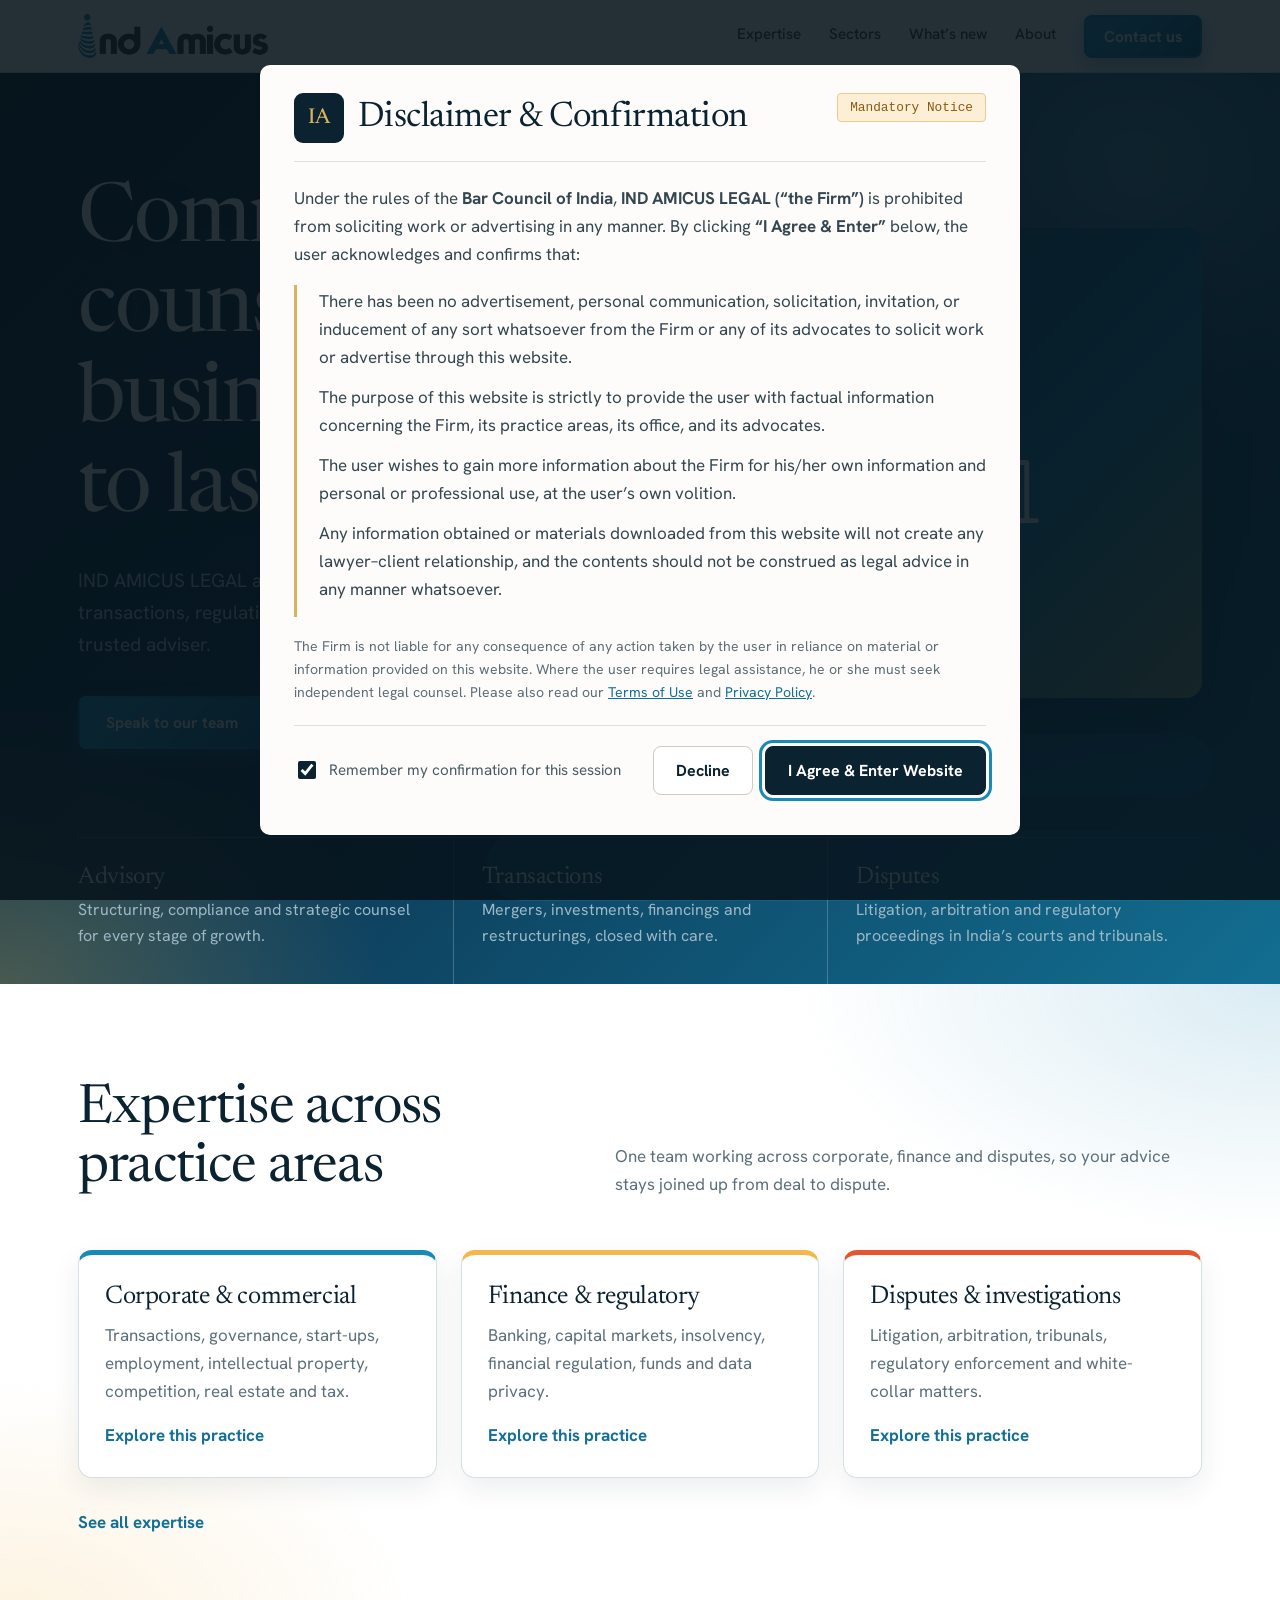
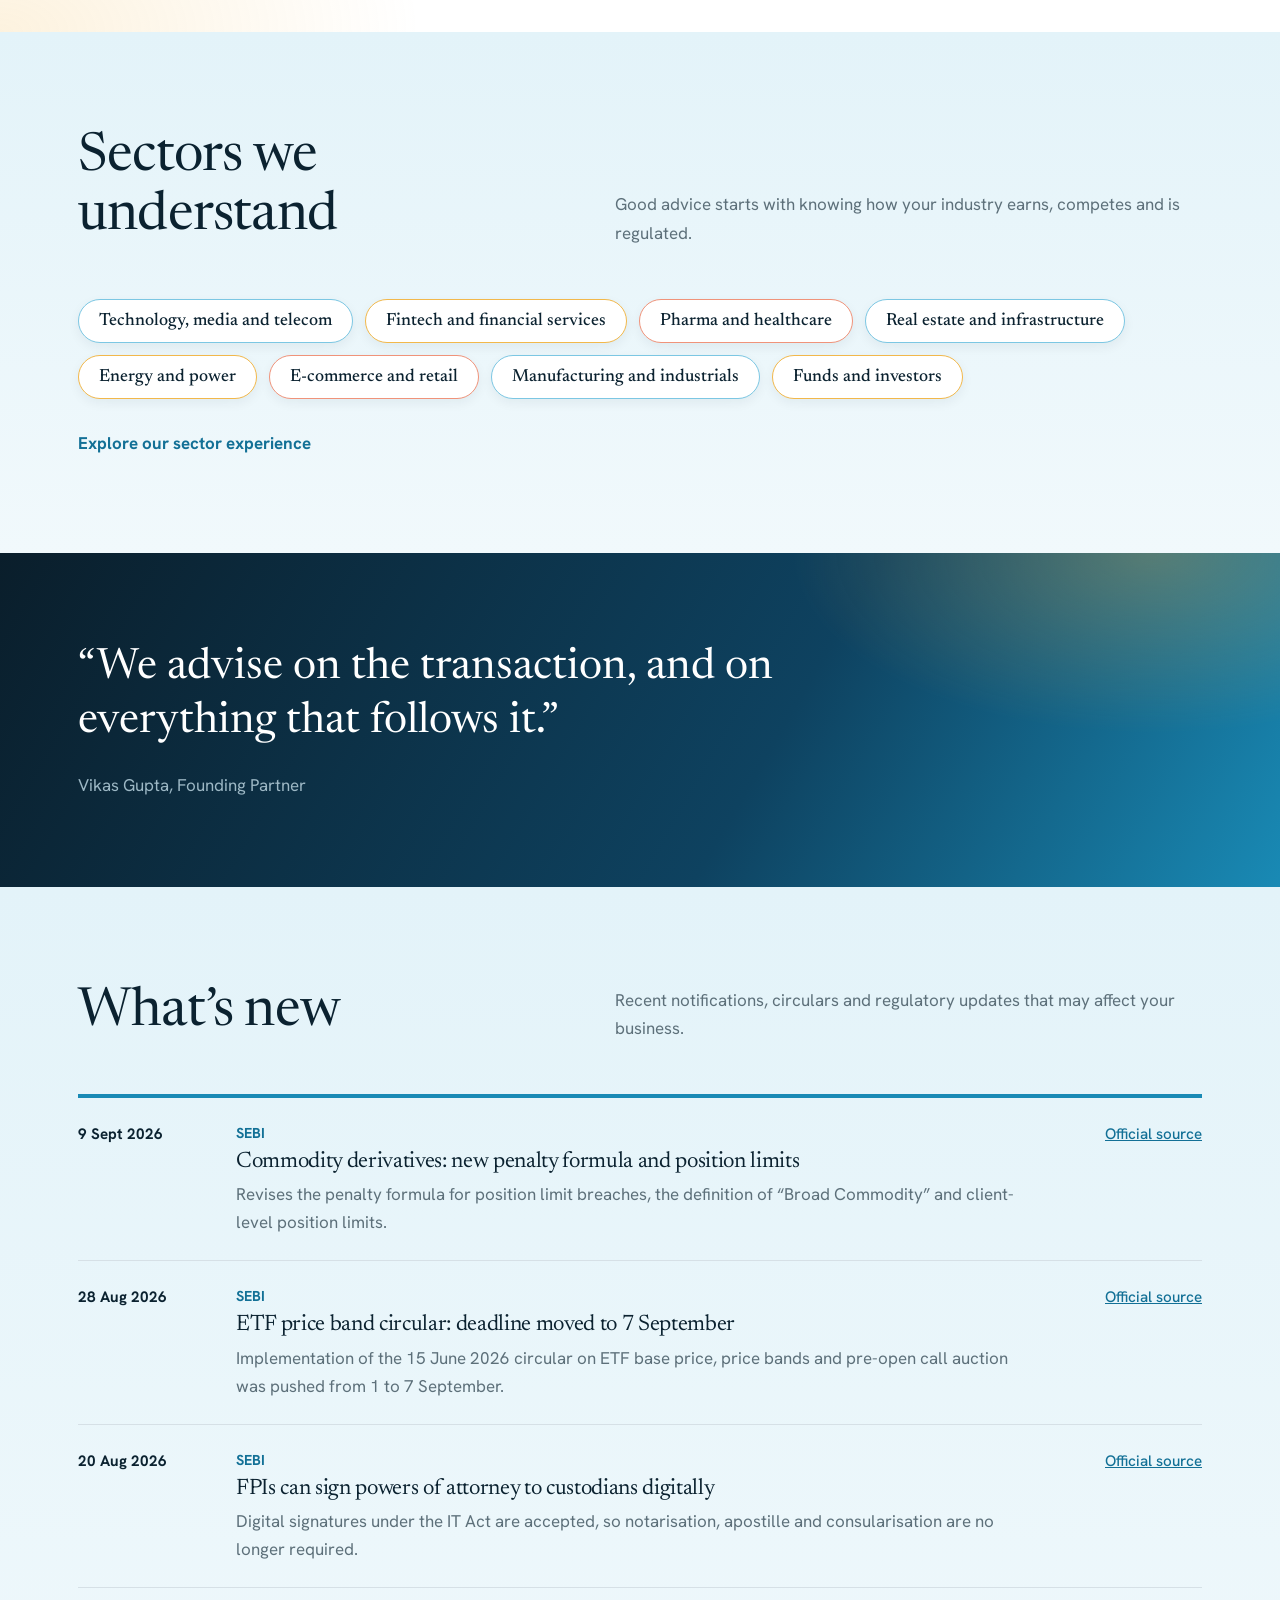
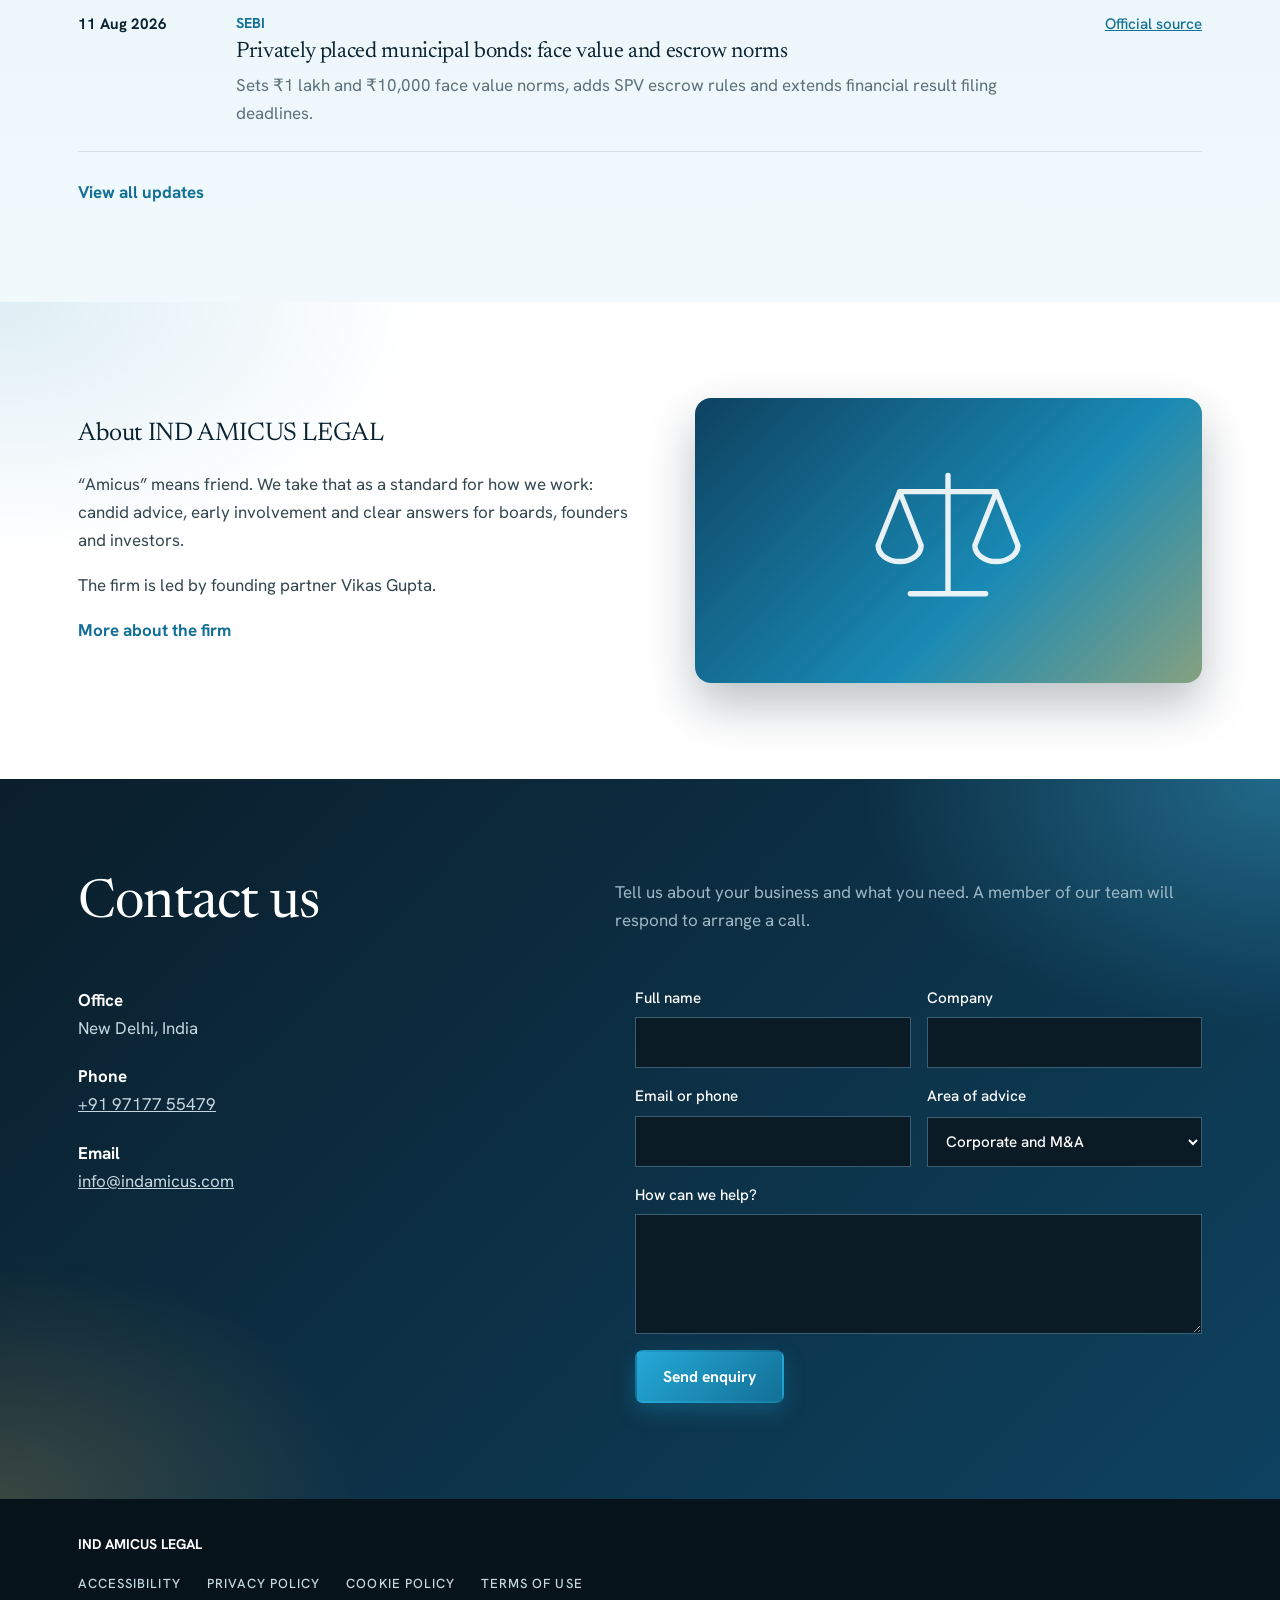
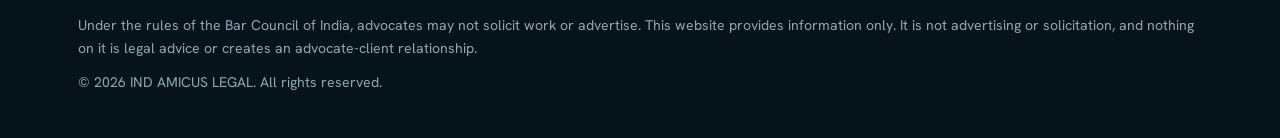
==== index.html @ d56b1d71 "Add files via upload" ====
<!DOCTYPE html>
<html lang="en">
<head>
<meta charset="utf-8">
<meta name="viewport" content="width=device-width, initial-scale=1, viewport-fit=cover">
<title>IND AMICUS LEGAL | Corporate &amp; Commercial Law Firm</title>
<meta name="description" content="IND AMICUS LEGAL advises companies, funds and founders on transactions, regulation and disputes.">
<link rel="preconnect" href="https://fonts.googleapis.com">
<link rel="preconnect" href="https://fonts.gstatic.com" crossorigin>
<link href="https://fonts.googleapis.com/css2?family=Hanken+Grotesk:wght@400;500;700&family=Newsreader:ital,opsz,wght@0,6..72,400;0,6..72,500;1,6..72,400&display=swap" rel="stylesheet">
<link rel="stylesheet" href="style.css">
</head>
<body>
<div class="gate" id="gate" role="dialog" aria-modal="true" aria-labelledby="gt" hidden>
 <div class="gcard">
  <div class="ghead"><span class="gbadge" aria-hidden="true">IA</span><h2 id="gt">Disclaimer &amp; Confirmation</h2><span class="gtag">Mandatory Notice</span></div>
  <p class="gintro">Under the rules of the <b>Bar Council of India</b>, <b>IND AMICUS LEGAL (“the Firm”)</b> is prohibited from soliciting work or advertising in any manner. By clicking <b>“I Agree &amp; Enter”</b> below, the user acknowledges and confirms that:</p>
  <blockquote>
   <p>There has been no advertisement, personal communication, solicitation, invitation, or inducement of any sort whatsoever from the Firm or any of its advocates to solicit work or advertise through this website.</p>
   <p>The purpose of this website is strictly to provide the user with factual information concerning the Firm, its practice areas, its office, and its advocates.</p>
   <p>The user wishes to gain more information about the Firm for his/her own information and personal or professional use, at the user’s own volition.</p>
   <p>Any information obtained or materials downloaded from this website will not create any lawyer–client relationship, and the contents should not be construed as legal advice in any manner whatsoever.</p>
  </blockquote>
  <p class="gsmall">The Firm is not liable for any consequence of any action taken by the user in reliance on material or information provided on this website. Where the user requires legal assistance, he or she must seek independent legal counsel. Please also read our <a href="terms-of-use.html">Terms of Use</a> and <a href="privacy-policy.html">Privacy Policy</a>.</p>
  <div class="gfoot"><label class="rem"><input type="checkbox" id="rem" checked> Remember my confirmation for this session</label><button class="gbtn o" id="nob" type="button">Decline</button><button class="gbtn" id="yes" type="button">I Agree &amp; Enter Website</button></div>
  <span id="no" role="status"></span>
 </div>
</div>

<header>
 <div class="wrap bar">
  <a class="logo" href="#top" aria-label="IND AMICUS LEGAL home"><img src="logo.png" alt="IND AMICUS LEGAL"></a>
  <nav aria-label="Main">
   <a href="expertise.html" target="_blank" rel="noopener">Expertise</a><a href="sectors.html" target="_blank" rel="noopener">Sectors</a><a href="whats-new.html" target="_blank" rel="noopener">What’s new</a><a href="about.html" target="_blank" rel="noopener">About</a>
   <a class="btn" href="#contact" style="padding:9px 18px;color:#fff;border-color:#198AB5">Contact us</a>
  </nav>
 </div>
</header>

<main id="top">
<div class="hero">
 <svg viewBox="0 0 200 260" aria-hidden="true" fill="currentColor"><circle cx="100" cy="22" r="20"/><rect x="82" y="62" width="36" height="14" rx="7"/><rect x="72" y="84" width="56" height="14" rx="7"/><rect x="62" y="106" width="76" height="14" rx="7"/><rect x="52" y="128" width="96" height="14" rx="7"/><rect x="42" y="150" width="116" height="14" rx="7"/><rect x="32" y="172" width="136" height="14" rx="7"/><rect x="22" y="194" width="156" height="14" rx="7"/><rect x="12" y="216" width="176" height="16" rx="8"/></svg>
 <div class="wrap">
  <div class="hgrid"><div><h1>Commercial counsel for businesses built to last.</h1>
  <p>IND AMICUS LEGAL advises companies, investors and founders on transactions, regulation and disputes, with the practical judgment of a trusted adviser.</p>
  <div class="cta"><a class="btn" href="#contact">Speak to our team</a><a class="btn line" href="expertise.html" target="_blank" rel="noopener">Explore our expertise</a></div></div><figure class="photo ph-skyline"><img src="images/home-hero.jpg" alt="Lawyers reviewing a corporate agreement in a modern office" loading="lazy" onerror="this.remove()"></figure></div>
  <div class="three">
   <div><h3>Advisory</h3><p>Structuring, compliance and strategic counsel for every stage of growth.</p></div>
   <div><h3>Transactions</h3><p>Mergers, investments, financings and restructurings, closed with care.</p></div>
   <div><h3>Disputes</h3><p>Litigation, arbitration and regulatory proceedings in India’s courts and tribunals.</p></div>
  </div>
 </div>
</div>

<section id="expertise" class="t-exp"><div class="wrap">
 <div class="top"><h2>Expertise across practice areas</h2><p>One team working across corporate, finance and disputes, so your advice stays joined up from deal to dispute.</p></div>
 <div class="tcards">
  <a class="tcard c1" href="corporate-commercial.html"><h3>Corporate &amp; commercial</h3><p>Transactions, governance, start-ups, employment, intellectual property, competition, real estate and tax.</p><span class="more">Explore this practice</span></a>
  <a class="tcard c2" href="finance-regulatory.html"><h3>Finance &amp; regulatory</h3><p>Banking, capital markets, insolvency, financial regulation, funds and data privacy.</p><span class="more">Explore this practice</span></a>
  <a class="tcard c3" href="disputes-investigations.html"><h3>Disputes &amp; investigations</h3><p>Litigation, arbitration, tribunals, regulatory enforcement and white-collar matters.</p><span class="more">Explore this practice</span></a>
 </div>
 <p style="margin:30px 0 0"><a class="more" href="expertise.html">See all expertise</a></p>
</div></section>

<section id="sectors" class="soft t-sec"><div class="wrap"><div class="top"><h2>Sectors we understand</h2><p>Good advice starts with knowing how your industry earns, competes and is regulated.</p></div><ul class="pills"><li>Technology, media and telecom</li><li>Fintech and financial services</li><li>Pharma and healthcare</li><li>Real estate and infrastructure</li><li>Energy and power</li><li>E-commerce and retail</li><li>Manufacturing and industrials</li><li>Funds and investors</li></ul><p style="margin:30px 0 0"><a class="more" href="sectors.html">Explore our sector experience</a></p></div></section>

<div class="quote"><div class="wrap"><blockquote><p>“We advise on the transaction, and on everything that follows it.”</p><cite>Vikas Gupta, Founding Partner</cite></blockquote></div></div>

<section id="whats-new" class="soft t-news"><div class="wrap"><div class="top"><h2>What’s new</h2><p>Recent notifications, circulars and regulatory updates that may affect your business.</p></div><ul class="news" id="news" data-cap="4"></ul><p style="margin:26px 0 0"><a class="more" href="whats-new.html">View all updates</a></p></div></section>

<section id="about" class="t-about"><div class="wrap abt2"><div><h2>About IND AMICUS LEGAL</h2><p style="margin-top:22px">“Amicus” means friend. We take that as a standard for how we work: candid advice, early involvement and clear answers for boards, founders and investors.</p><p>The firm is led by founding partner Vikas Gupta.</p><p><a class="more" href="about.html">More about the firm</a></p></div><figure class="photo ph-scales"><img src="images/home-about.jpg" alt="Advocate consulting with a client" loading="lazy" onerror="this.remove()"></figure></div></section>

<section id="contact" class="contact">
 <div class="wrap">
  <div class="top"><h2>Contact us</h2><p>Tell us about your business and what you need. A member of our team will respond to arrange a call.</p></div>
  <div class="cg">
   <div>
    <p><b>Office</b>New Delhi, India</p>
    <p><b>Phone</b><a href="tel:+919717755479">+91 97177 55479</a></p>
    <p><b>Email</b><a href="mailto:info@indamicus.com">info@indamicus.com</a></p>
       </div>
   <form id="f">
    <label>Full name<input name="n" required autocomplete="name"></label>
    <label>Company<input name="co" autocomplete="organization"></label>
    <label>Email or phone<input name="c" required></label>
    <label>Area of advice<select name="t"><option>Corporate and M&amp;A</option><option>Finance and regulatory</option><option>Disputes and arbitration</option><option>Start-ups and funding</option><option>Other</option></select></label>
    <label class="f">How can we help?<textarea name="m"></textarea></label>
    <div class="f"><button class="btn" type="submit">Send enquiry</button> <span id="ok" role="status" style="margin-left:12px"></span></div>
   </form>
  </div>
 </div>
</section>
</main>

<footer>
 <div class="wrap">
  <b>IND AMICUS LEGAL</b>
  <nav class="flinks" aria-label="Legal"><a href="accessibility.html">Accessibility</a><a href="privacy-policy.html">Privacy Policy</a><a href="cookie-policy.html">Cookie Policy</a><a href="terms-of-use.html">Terms of Use</a></nav>
  <div>Under the rules of the Bar Council of India, advocates may not solicit work or advertise. This website provides information only. It is not advertising or solicitation, and nothing on it is legal advice or creates an advocate-client relationship.</div>
  <div>&copy; 2026 IND AMICUS LEGAL. All rights reserved.</div>
 </div>
</footer>
<script>
(function(){
 var g=document.getElementById('gate'),ok=false;
 try{ok=sessionStorage.getItem('ial-ok')==='1'}catch(e){}
 if(!ok){g.hidden=false;document.getElementById('yes').focus()}
 document.getElementById('yes').onclick=function(){g.hidden=true;try{if(document.getElementById('rem').checked)sessionStorage.setItem('ial-ok','1')}catch(e){}};
 document.getElementById('nob').onclick=function(){document.getElementById('no').textContent='You need to agree to view this website.'};
 document.getElementById('f').addEventListener('submit',function(e){
  e.preventDefault();var d=new FormData(this);
  var b='Name: '+d.get('n')+'\nCompany: '+d.get('co')+'\nContact: '+d.get('c')+'\nArea: '+d.get('t')+'\n\n'+d.get('m');
  document.getElementById('ok').textContent='Opening your email app.';
  location.href='mailto:info@indamicus.com?subject='+encodeURIComponent('Enquiry: '+d.get('t'))+'&body='+encodeURIComponent(b);
 });
})();
</script>
<script src="news.js" defer></script>
</body>
</html>
---- style.css ----
:root{--teal:#198AB5;--navy:#0B2230;--navy2:#123347;--bg:#fff;--soft:#F2F6F8;--line:#D6E0E6;--ink:#0B2230;--text:#34464F;--muted:#5D707A;--tl:#127096;
box-sizing:border-box;padding-top:env(safe-area-inset-top,0px);padding-bottom:env(safe-area-inset-bottom,0px)}
@media (prefers-color-scheme:dark){:root:not([data-theme="light"]){--bg:#08151D;--soft:#0E202B;--line:#21404D;--ink:#EAF3F7;--text:#C9DAE2;--muted:#8FA7B2;--tl:#4DB3DB}}
:root[data-theme="dark"]{--bg:#08151D;--soft:#0E202B;--line:#21404D;--ink:#EAF3F7;--text:#C9DAE2;--muted:#8FA7B2;--tl:#4DB3DB}
*{box-sizing:border-box}
html{scroll-behavior:smooth;scroll-padding-top:calc(84px + env(safe-area-inset-top,0px))}
body{margin:0;background:var(--bg);color:var(--text);font:400 1.0625rem/1.65 'Hanken Grotesk','Segoe UI',Arial,sans-serif}
h1,h2,h3{font-family:'Newsreader',Georgia,serif;color:var(--ink);font-weight:400;line-height:1.1;letter-spacing:-.015em;margin:0}
a{color:inherit}
.wrap{max-width:1180px;margin:0 auto;padding:0 28px}
:focus-visible{outline:3px solid var(--teal);outline-offset:3px}
body::before{content:"";position:fixed;inset:0 0 auto;height:env(safe-area-inset-top,0px);background:#fff;z-index:59}
header{position:sticky;top:env(safe-area-inset-top,0px);z-index:60;background:#fff;border-bottom:1px solid #D6E0E6}
.bar{display:flex;align-items:center;justify-content:space-between;height:72px;gap:20px}
.logo img{display:block;height:44px;width:auto}
nav{display:flex;gap:28px;align-items:center;font-weight:500;font-size:.95rem}
nav a{text-decoration:none;color:#34464F;padding:6px 0;border-bottom:2px solid transparent}
nav a:hover{border-color:#198AB5;color:#0B2230}
.btn{display:inline-block;background:var(--teal);color:#fff;text-decoration:none;font:700 .98rem 'Hanken Grotesk',sans-serif;padding:14px 26px;border:2px solid var(--teal);cursor:pointer}
.btn:hover{background:#fff;color:var(--navy)}
.line{background:transparent;color:#fff;border-color:rgba(255,255,255,.55)}
.line:hover{background:#fff;color:var(--navy)}
/* hero */
.hero{background:var(--navy);color:#C5D8E1;position:relative;overflow:hidden}
.hero svg{position:absolute;right:-30px;bottom:-40px;height:125%;color:var(--teal);opacity:.22;pointer-events:none}
.hero .wrap{position:relative;padding-top:104px;padding-bottom:0}
.hero h1{color:#fff;font-size:clamp(2.7rem,6.4vw,5.4rem);max-width:13em;letter-spacing:-.025em}
.hero p{max-width:36em;font-size:1.2rem;margin:28px 0 36px}
.cta{display:flex;gap:14px;flex-wrap:wrap}
.three{display:grid;grid-template-columns:repeat(3,1fr);margin-top:88px;border-top:1px solid rgba(255,255,255,.22)}
.three div{padding:26px 28px 34px 0}
.three div+div{padding-left:28px;border-left:1px solid rgba(255,255,255,.22)}
.three h3{color:#fff;font-size:1.5rem;margin-bottom:6px}
.three p{margin:0;font-size:1rem;color:#9DB8C5}
section{padding:96px 0}
.top{display:grid;grid-template-columns:1fr 1.2fr;gap:48px;margin-bottom:52px;align-items:end}
.top h2{font-size:clamp(2.1rem,4.2vw,3.4rem)}
.top p{margin:0;color:var(--muted);max-width:38em}
.cols{display:grid;grid-template-columns:repeat(3,1fr);gap:0;border-top:2px solid var(--ink)}
.cols>div{padding:26px 28px 8px 0}
.cols>div+div{padding-left:28px;border-left:1px solid var(--line)}
.cols h3{font-size:1.5rem;margin-bottom:14px}
.cols ul,.sec{list-style:none;margin:0;padding:0}
.cols li{padding:10px 0;border-top:1px solid var(--line)}
.sec{display:grid;grid-template-columns:repeat(4,1fr);border-top:2px solid var(--ink);border-left:1px solid var(--line)}
.sec li{padding:26px 22px;border-right:1px solid var(--line);border-bottom:1px solid var(--line);font:500 1.2rem/1.3 'Newsreader',serif;color:var(--ink)}
.sec span{display:block;font:400 .92rem/1.5 'Hanken Grotesk',sans-serif;color:var(--muted);margin-top:6px}
.chips{display:flex;gap:10px;flex-wrap:wrap;margin-bottom:28px}
.chips button{font:500 .95rem 'Hanken Grotesk',sans-serif;padding:9px 18px;border:1px solid var(--line);background:var(--bg);color:var(--ink);cursor:pointer}
.chips button[aria-pressed="true"]{background:var(--navy);border-color:var(--navy);color:#fff}
.news{list-style:none;margin:0;padding:0;border-top:2px solid var(--ink)}
.news li{display:grid;grid-template-columns:130px 1fr auto;gap:28px;padding:24px 0;border-bottom:1px solid var(--line);align-items:start}
.news li[hidden]{display:none}
.news time{font-weight:700;color:var(--ink);font-size:.95rem}
.news small{display:block;color:var(--tl);font-weight:700;font-size:.9rem;margin-bottom:4px}
.news h3{font-size:1.4rem;margin-bottom:6px}
.news p{margin:0;color:var(--muted);max-width:46em}
.news a{color:var(--tl);font-weight:500;font-size:.95rem;white-space:nowrap}
.note{margin:22px 0 0;font-size:.92rem;color:var(--muted)}
@media (max-width:900px){.news li{grid-template-columns:1fr;gap:8px}}
.soft{background:var(--soft)}
.quote{background:var(--navy);padding:88px 0}
.quote blockquote{margin:0;max-width:880px}
.quote p{font:400 clamp(1.7rem,3.4vw,2.7rem)/1.25 'Newsreader',serif;color:#fff;margin:0 0 22px}
.quote cite{font-style:normal;color:#9DB8C5}
.people{display:grid;grid-template-columns:repeat(3,1fr);gap:28px}
.person .ph{aspect-ratio:4/5;background:linear-gradient(160deg,#DDE8ED,#C3D5DE);display:grid;place-items:center;font:400 4rem 'Newsreader',serif;color:#6C8999}
@media (prefers-color-scheme:dark){:root:not([data-theme="light"]) .person .ph{background:#15303D;color:#4F7284}}
.person h3{font-size:1.45rem;margin:16px 0 2px}
.person p{margin:0;color:var(--muted);font-size:.98rem}
.ins{display:grid;grid-template-columns:repeat(3,1fr);gap:0;border-top:2px solid var(--ink)}
.ins a{display:block;text-decoration:none;padding:26px 28px 30px 0}
.ins a+a{padding-left:28px;border-left:1px solid var(--line)}
.ins small{display:block;color:var(--tl);font-weight:700;font-size:.9rem;margin-bottom:10px}
.ins h3{font-size:1.5rem;margin-bottom:10px}
.ins p{margin:0;color:var(--muted);font-size:1rem}
.ins a:hover h3{color:var(--tl)}
.about{display:grid;grid-template-columns:1fr 1fr;gap:64px}
.about h2{font-size:clamp(2.1rem,4.2vw,3.4rem)}
.pr{list-style:none;margin:0;padding:0;border-top:2px solid var(--ink)}
.pr li{padding:20px 0;border-bottom:1px solid var(--line)}
.pr b{display:block;font:500 1.3rem 'Newsreader',serif;color:var(--ink);margin-bottom:2px}
.contact{background:var(--navy);color:#C5D8E1}
.contact h2{color:#fff}
.contact .top p{color:#9DB8C5}
.cg{display:grid;grid-template-columns:1fr 1.15fr;gap:64px}
.cg p{margin:0 0 20px}
.cg b{display:block;color:#fff}
form{display:grid;gap:16px;grid-template-columns:1fr 1fr}
form .f{grid-column:1/-1}
label{display:grid;gap:6px;font-weight:500;font-size:.95rem;color:#fff}
input,select,textarea{font:inherit;padding:12px 14px;border:1px solid #3A5F70;background:#0A1B26;color:#fff;border-radius:0;width:100%}
textarea{min-height:120px;resize:vertical}
footer{background:#06131B;color:#8FA9B6;font-size:.88rem;line-height:1.6;padding:34px 0 44px}
footer .wrap{display:grid;gap:12px}
footer b{color:#fff}
.gate{position:fixed;inset:0;z-index:100;background:rgba(6,19,27,.88);display:grid;place-items:center;padding:20px;overflow:auto}
.gate[hidden]{display:none}
.gcard{background:#FDFCFA;color:#34464F;max-width:760px;width:100%;padding:28px 34px 30px;max-height:100%;overflow:auto;border-radius:10px}
.ghead{display:flex;align-items:center;gap:14px;padding-bottom:18px;border-bottom:1px solid #E3E0DA}
.gbadge{flex:none;width:50px;height:50px;border-radius:9px;background:#0B2230;color:#D8B35A;font:500 1.35rem 'Newsreader',serif;display:grid;place-items:center}
.ghead h2{font-size:clamp(1.5rem,3.4vw,2.2rem);color:#0B2230;margin:0;flex:1}
.gtag{font:500 .8rem ui-monospace,Menlo,Consolas,monospace;color:#8A5A12;background:#FCEFD6;border:1px solid #EBCB90;padding:6px 12px;border-radius:4px;white-space:nowrap;align-self:flex-start}
.gintro{margin:22px 0 16px}
.gcard blockquote{margin:0 0 18px;padding:2px 0 2px 22px;border-left:3px solid #D8B35A}
.gcard blockquote p{margin:0 0 12px}
.gsmall{font-size:.88rem;color:#5E6E77;margin:0 0 20px}
.gsmall a{color:#127096}
.gfoot{display:flex;align-items:center;gap:12px;flex-wrap:wrap;border-top:1px solid #E3E0DA;padding-top:20px}
.gate label.rem{display:flex;align-items:center;gap:10px;margin-right:auto;color:#4A5B64;font-weight:400;font-size:.95rem}
.gate input[type=checkbox]{width:18px;height:18px;padding:0;accent-color:#0B2230}
.gbtn{font:700 1rem 'Hanken Grotesk',sans-serif;padding:13px 22px;border-radius:8px;border:1px solid #0B2230;background:#0B2230;color:#fff;cursor:pointer}
.gbtn.o{background:#fff;color:#0B2230;border-color:#CFCBC3}
.gbtn:hover{opacity:.88}
#no{display:block;color:#A32020;font-size:.92rem;margin-top:10px}
.flinks{display:flex;flex-wrap:wrap;gap:8px 26px}
.flinks a{color:#C5D8E1;text-decoration:none;font-weight:500;font-size:.82rem;letter-spacing:.08em;text-transform:uppercase}
.flinks a:hover{color:#fff;text-decoration:underline}
@media (max-width:560px){.gcard{padding:20px}.ghead{flex-wrap:wrap}.gtag{order:3}.gate label.rem{width:100%}.gbtn{flex:1}}
@media (max-width:900px){
 nav a:not(.btn){display:none}
 .top,.about,.cg{grid-template-columns:1fr;gap:20px}
 .cg{gap:40px}
 .cols,.ins,.people,.three{grid-template-columns:1fr}
 .cols>div,.cols>div+div,.ins a,.ins a+a,.three div,.three div+div{padding-left:0;border-left:0}
 .three div{padding-right:0;border-bottom:1px solid rgba(255,255,255,.22)}
 .three div:last-child{border:0}
 .sec{grid-template-columns:1fr 1fr}
 .hero .wrap{padding-top:64px}.three{margin-top:56px}
 section{padding:64px 0}
 .hero svg{opacity:.12}
 form{grid-template-columns:1fr}
}
@media (max-width:480px){.sec{grid-template-columns:1fr}.logo img{height:36px}}
@media (prefers-reduced-motion:reduce){html{scroll-behavior:auto}}

.phero{background:var(--navy);color:#C5D8E1;padding:84px 0 76px}
.phero h1{color:#fff;font-size:clamp(2.4rem,5.4vw,4.2rem);max-width:14em}
.phero p{max-width:40em;font-size:1.18rem;margin:22px 0 0}
.crumb{font-size:.92rem;margin-bottom:22px}.crumb a{color:#9DB8C5}
.svc{list-style:none;margin:0;padding:0;border-top:2px solid var(--ink)}
.svc li{display:grid;grid-template-columns:minmax(220px,.8fr) 2fr;gap:28px;padding:28px 0;border-bottom:1px solid var(--line)}
.svc h3{font-size:1.45rem}.svc p{margin:0}
.svc ul{margin:10px 0 0;padding-left:18px;color:var(--muted)}
.forums{display:flex;flex-wrap:wrap;gap:10px;list-style:none;margin:0;padding:0}
.forums li{border:1px solid var(--line);background:var(--bg);padding:9px 16px;font-weight:500;color:var(--ink)}
.others{display:grid;grid-template-columns:1fr 1fr;border-top:2px solid var(--ink)}
.others a{display:block;padding:26px 28px 28px 0;text-decoration:none}
.others a+a{padding-left:28px;border-left:1px solid var(--line)}
.others h3{font-size:1.5rem;margin-bottom:6px}.others p{margin:0;color:var(--muted)}
.others a:hover h3{color:var(--tl)}
.band{background:var(--navy);color:#C5D8E1;padding:72px 0}
.band h2{color:#fff;font-size:clamp(1.9rem,3.6vw,2.8rem);margin-bottom:14px}
.band p{margin:0 0 24px;max-width:38em}.band .info{margin-top:22px;font-size:1rem}.band .info a{color:#fff}
.more{font-weight:700;color:var(--tl);text-decoration:none}.more:hover{text-decoration:underline}
.cols h3 a{text-decoration:none}.cols h3 a:hover{color:var(--tl)}
@media (max-width:900px){.svc li{grid-template-columns:1fr;gap:8px}.others{grid-template-columns:1fr}.others a,.others a+a{padding-left:0;border-left:0}}

.prose{max-width:780px}
.prose h2{font-size:1.6rem;margin:40px 0 12px}
.prose h2:first-child{margin-top:0}
.prose p,.prose ul{margin:0 0 14px}
.prose ul{padding-left:22px}.prose li{margin-bottom:6px}
.prose a{color:var(--tl)}
.stamp{color:#9DB8C5;margin-top:18px;font-size:.95rem}
.tbl{overflow-x:auto;margin:0 0 18px}
.tbl table{border-collapse:collapse;width:100%;min-width:560px;font-size:.98rem}
.tbl th,.tbl td{border:1px solid var(--line);padding:10px 12px;text-align:left;vertical-align:top}
.tbl th{background:var(--soft);color:var(--ink)}

/*vibrant*/
.photo{margin:0;border-radius:16px;overflow:hidden;aspect-ratio:16/9;background-repeat:no-repeat;background-position:center;background-size:34% auto,cover;box-shadow:0 22px 48px rgba(11,34,48,.28)}
.photo img{width:100%;height:100%;object-fit:cover;display:block}
.ph-scales{background-image:url("[data-uri]"),linear-gradient(135deg,#0E4260,#198AB5 60%,#F2B84B 140%)}
.ph-skyline{background-image:url("[data-uri]"),linear-gradient(135deg,#0E4260,#198AB5 60%,#F2B84B 140%)}
.ph-pillars{background-image:url("[data-uri]"),linear-gradient(135deg,#0E4260,#198AB5 60%,#F2B84B 140%)}
.ph-doc{background-image:url("[data-uri]"),linear-gradient(135deg,#0E4260,#198AB5 60%,#F2B84B 140%)}
.ph-mark{background-image:url("[data-uri]"),linear-gradient(135deg,#0E4260,#198AB5 60%,#F2B84B 140%)}

.banner{margin-top:-46px;position:relative;z-index:2}
.banner .photo{aspect-ratio:21/8}
.banner+section,.banner+div{padding-top:72px}
.hgrid{display:grid;grid-template-columns:1.15fr .85fr;gap:48px;align-items:center}
.hgrid .photo{aspect-ratio:4/5;max-height:470px;justify-self:end;width:100%}
.abt2{display:grid;grid-template-columns:1.05fr .95fr;gap:56px;align-items:center}
.hero,.phero{background:radial-gradient(760px 480px at 88% 8%,rgba(58,168,210,.6),transparent 62%),radial-gradient(640px 460px at 0% 100%,rgba(242,184,75,.26),transparent 60%),linear-gradient(135deg,#0A1E2B 0%,#0E4260 55%,#126E91 100%);position:relative;overflow:hidden}
.hero::before,.phero::before{content:"";position:absolute;width:520px;height:520px;right:-120px;top:-160px;border-radius:50%;background:radial-gradient(circle,rgba(255,255,255,.18),transparent 65%);animation:drift 14s ease-in-out infinite alternate;pointer-events:none}
@keyframes drift{from{transform:translate(0,0) scale(1)}to{transform:translate(-90px,70px) scale(1.2)}}
.hero svg{opacity:.3}
.phero{padding-bottom:96px}
.hero h1,.phero h1{text-shadow:0 2px 24px rgba(0,0,0,.25)}
.btn{background:linear-gradient(135deg,#25A9D8,#127096);border-radius:8px;border-color:transparent;box-shadow:0 8px 20px rgba(25,138,181,.35);transition:transform .15s,box-shadow .15s}
.btn:hover{background:linear-gradient(135deg,#F2B84B,#E59A1F);color:#0B2230;transform:translateY(-2px)}
.line{background:transparent;box-shadow:none;border:2px solid rgba(255,255,255,.6)}
.line:hover{background:#fff;color:#0B2230}
.t-exp,#expertise{background:radial-gradient(800px 420px at 100% 0,rgba(25,138,181,.16),transparent 60%),radial-gradient(700px 420px at 0 100%,rgba(242,184,75,.18),transparent 60%),var(--bg)}
section.soft{background:linear-gradient(180deg,#E3F3F9,#F1F9FC)}
.t-about{background:radial-gradient(700px 420px at 0 0,rgba(25,138,181,.14),transparent 60%),var(--bg)}
.tcards{display:grid;grid-template-columns:repeat(3,1fr);gap:24px}
.tcard{display:block;text-decoration:none;background:var(--bg);border:1px solid var(--line);border-top:5px solid var(--teal);border-radius:14px;padding:28px 26px;box-shadow:0 10px 28px rgba(11,34,48,.08);transition:transform .2s,box-shadow .2s}
.tcard:hover{transform:translateY(-6px);box-shadow:0 20px 40px rgba(11,34,48,.16)}
.tcard.c2{border-top-color:#F2B84B}.tcard.c3{border-top-color:#E4572E}
.tcard h3{font-size:1.6rem;margin-bottom:10px}.tcard p{margin:0 0 16px;color:var(--muted)}
.pills{list-style:none;margin:0;padding:0;display:flex;flex-wrap:wrap;gap:12px}
.pills li{padding:12px 20px;border-radius:999px;background:var(--bg);border:1px solid var(--line);font:500 1.1rem 'Newsreader',serif;color:var(--ink);box-shadow:0 4px 12px rgba(11,34,48,.06)}
.pills li:nth-child(3n+1){border-color:#7CC7E3}.pills li:nth-child(3n+2){border-color:#F2B84B}.pills li:nth-child(3n){border-color:#F0937A}
.cols,.areas,.svc,.news,.ins,.sec,.pr{border-top:4px solid var(--teal)}
.cols>div:nth-child(2),.sec li:nth-child(4n+2){background:linear-gradient(180deg,rgba(242,184,75,.10),transparent)}
.sec li:hover{background:rgba(25,138,181,.10)}
.svc li:hover,.news li:hover{background:rgba(25,138,181,.06)}
.quote{background:radial-gradient(600px 300px at 90% 0,rgba(242,184,75,.3),transparent 60%),linear-gradient(120deg,#0A1E2B,#0E4260 60%,#198AB5)}
.contact,.band{background:radial-gradient(700px 420px at 100% 0,rgba(58,168,210,.45),transparent 60%),radial-gradient(600px 400px at 0 100%,rgba(242,184,75,.2),transparent 60%),linear-gradient(135deg,#0A1E2B,#0E4260)}
.chips button{border-radius:999px}
.chips button[aria-pressed="true"]{background:linear-gradient(135deg,#25A9D8,#127096);border-color:transparent}
.more{color:var(--tl)}
@media (prefers-color-scheme:dark){:root:not([data-theme="light"]) section.soft{background:linear-gradient(180deg,#0E2A38,#0A1A22)}}
@media (max-width:900px){.tcards,.hgrid,.abt2{grid-template-columns:1fr}.hgrid .photo{aspect-ratio:16/9;max-height:none}.banner .photo{aspect-ratio:16/9}.banner{margin-top:-36px}}
@media (prefers-reduced-motion:reduce){.hero::before,.phero::before{animation:none}.tcard,.btn{transition:none}}
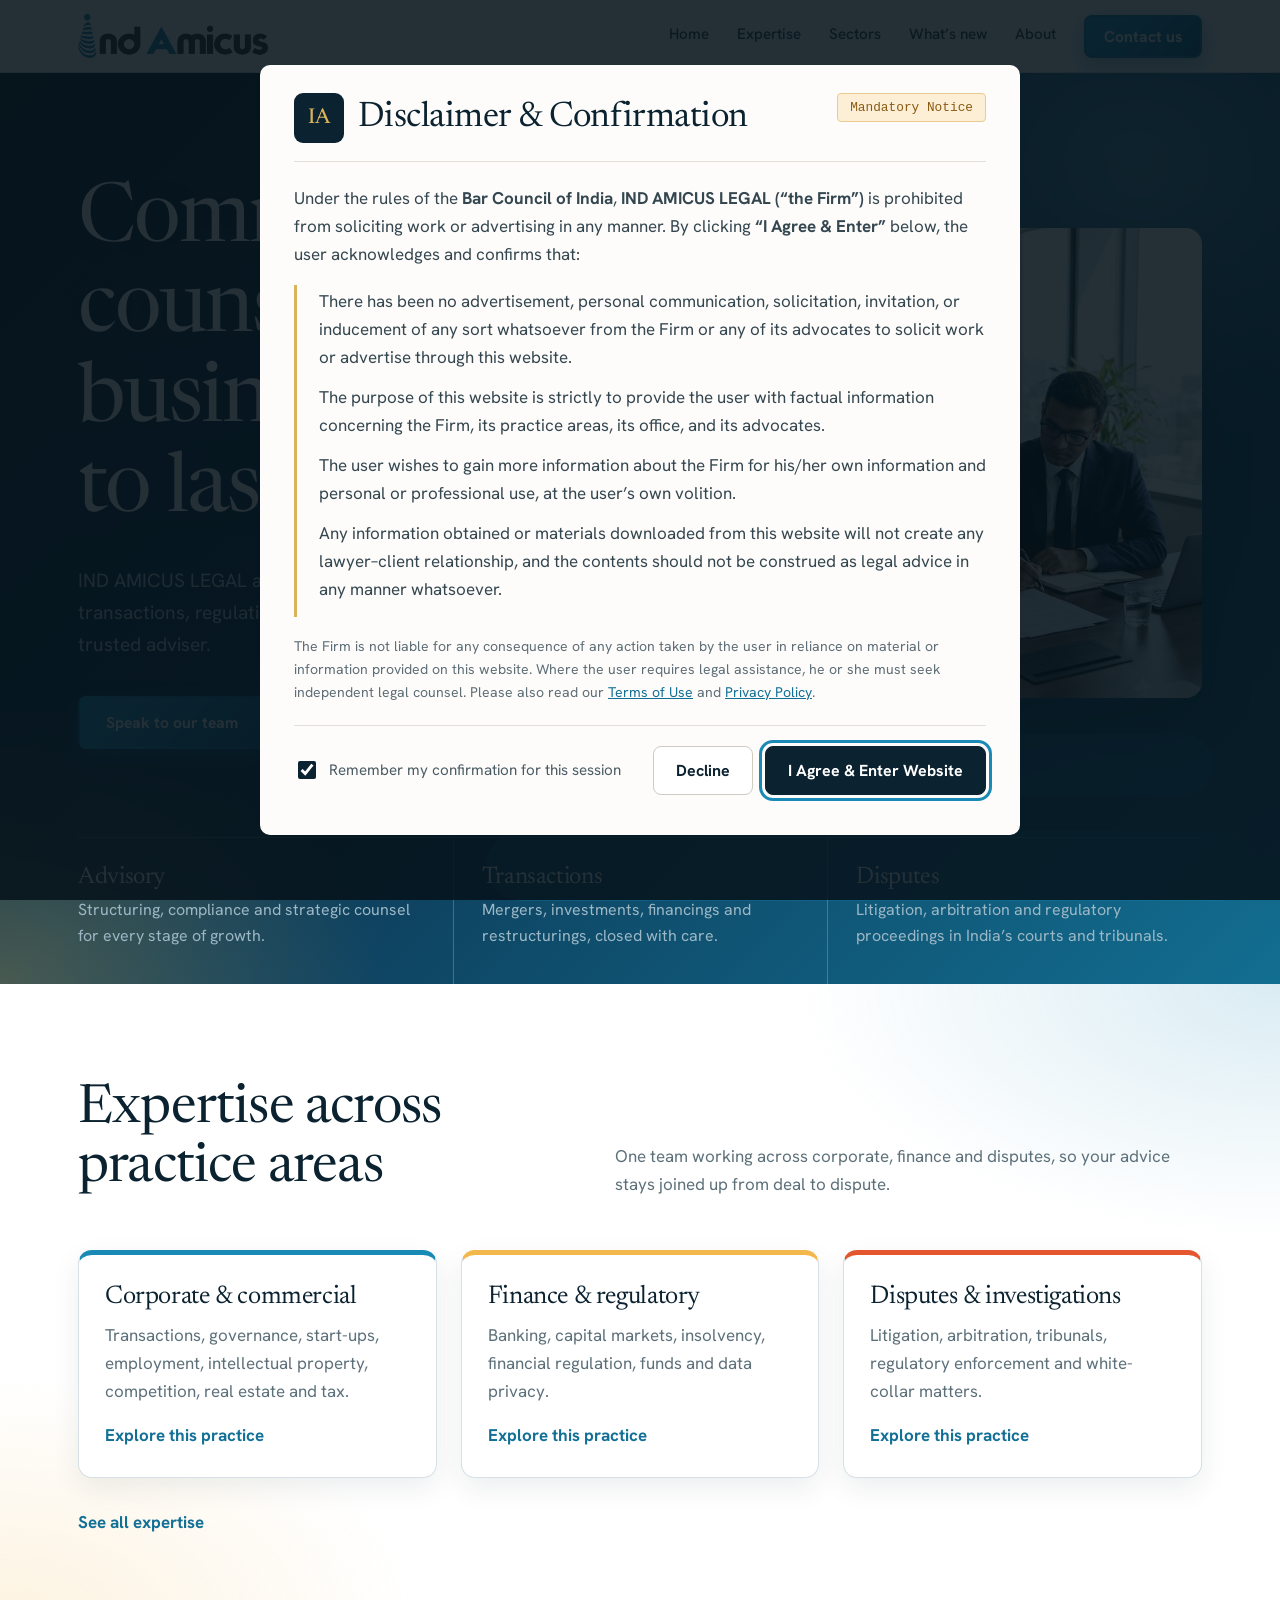
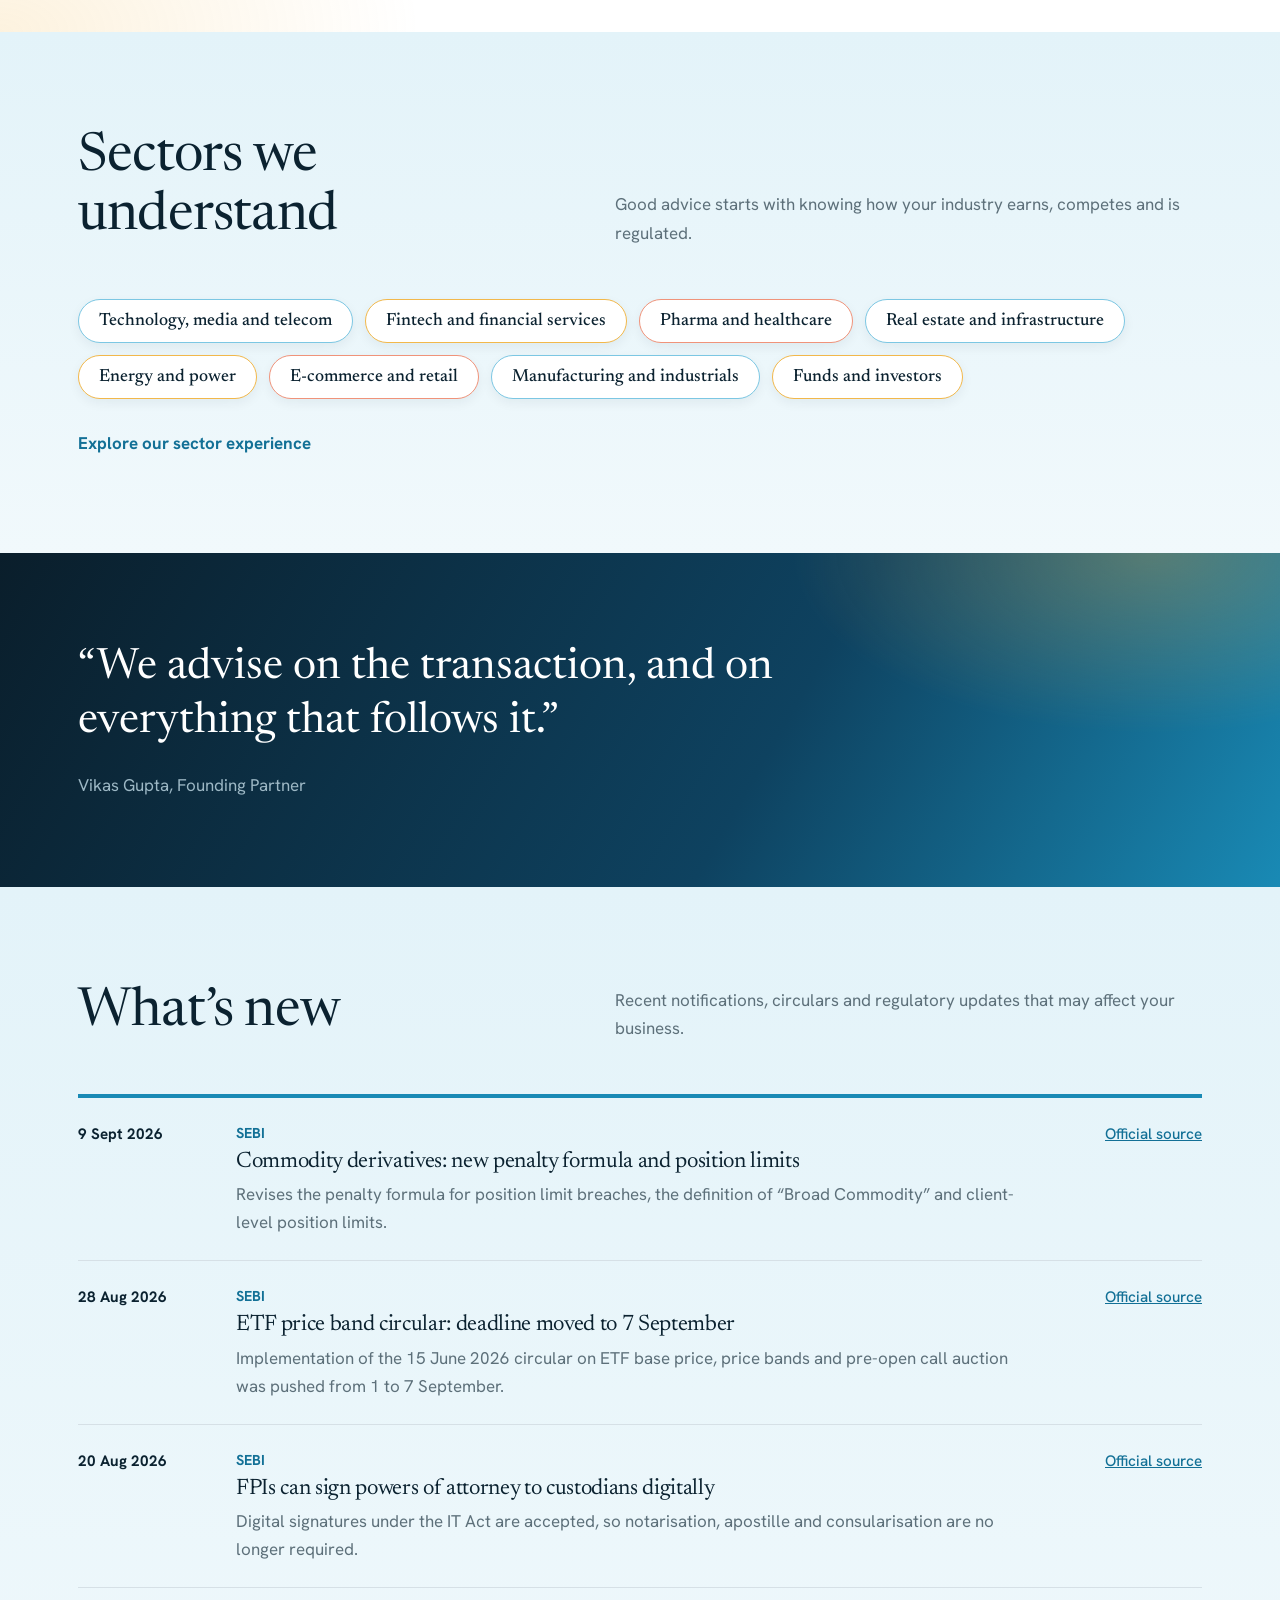
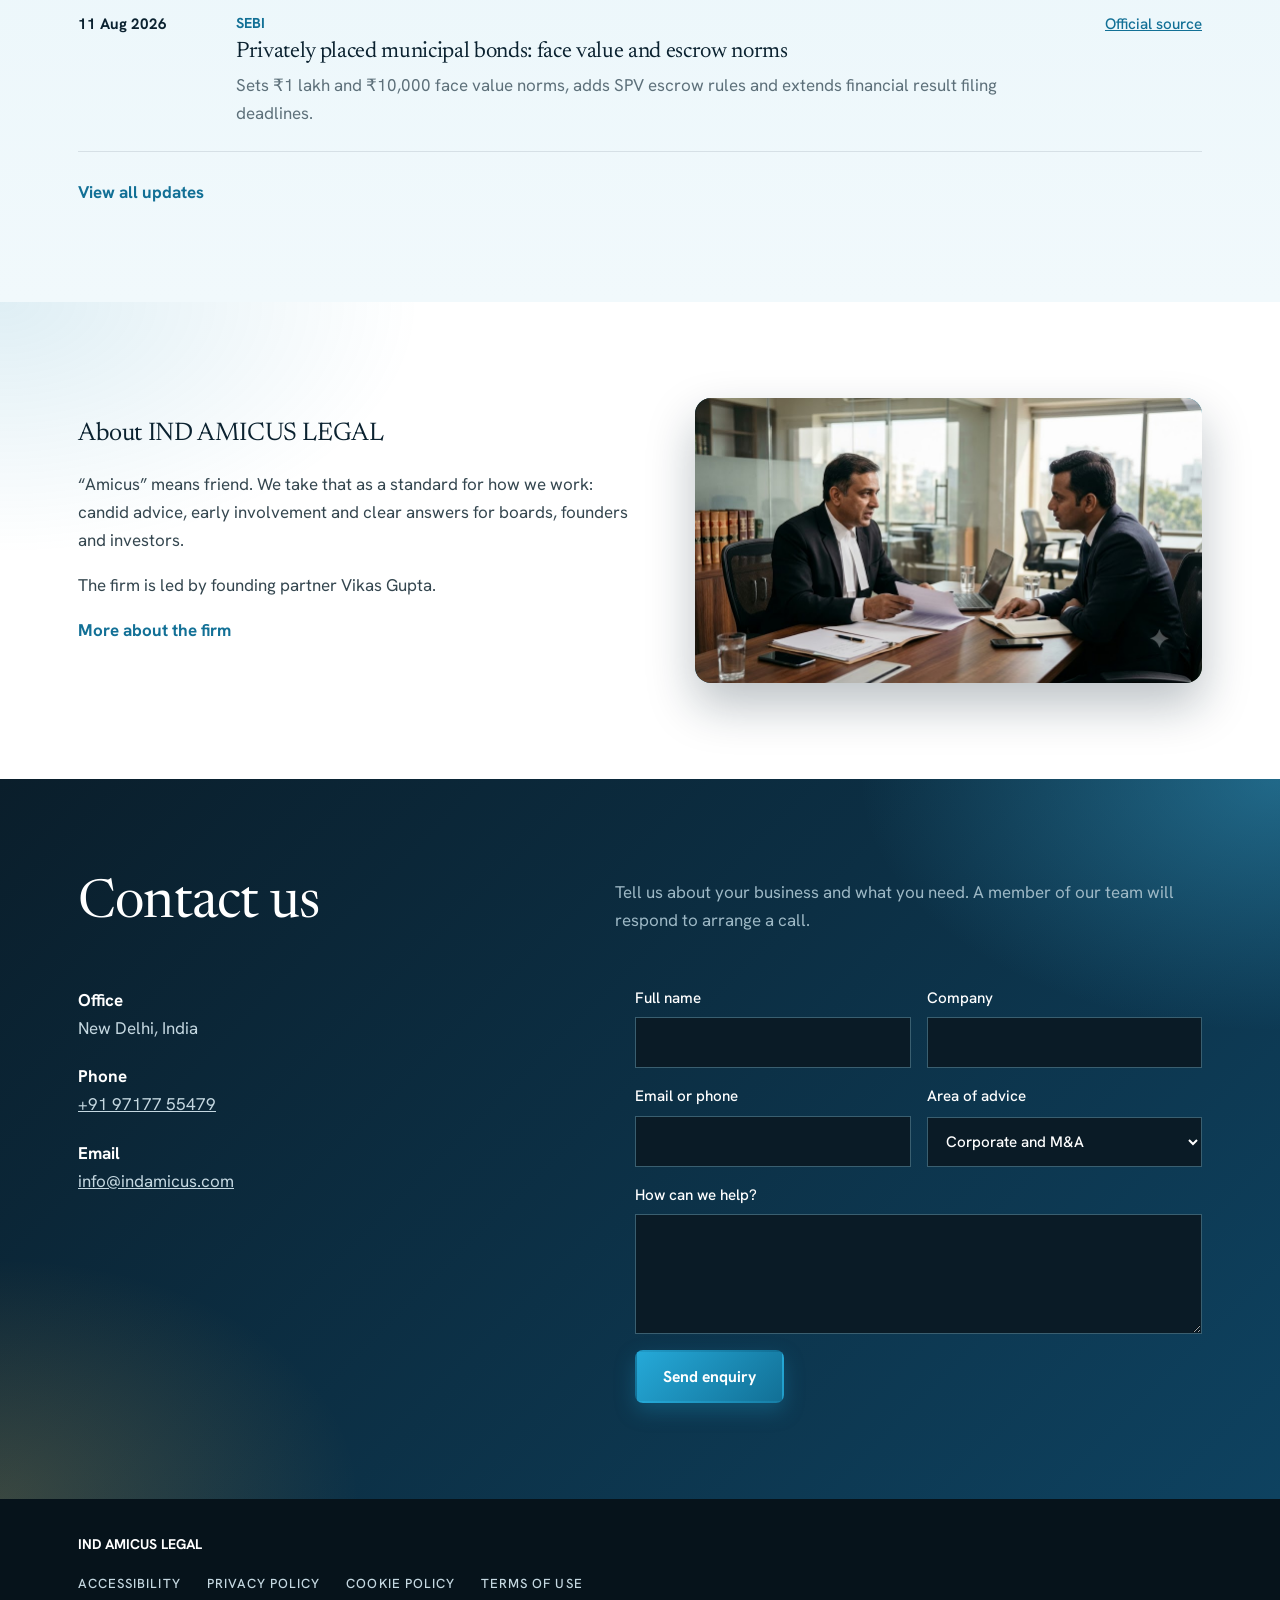
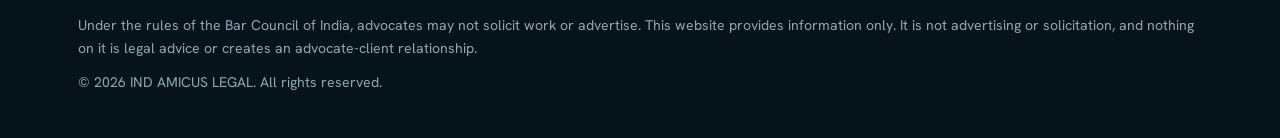
==== commit f88333f7: "Add files via upload" ====
--- a/index.html
+++ b/index.html
@@ -31,7 +31,7 @@
  <div class="wrap bar">
   <a class="logo" href="#top" aria-label="IND AMICUS LEGAL home"><img src="logo.png" alt="IND AMICUS LEGAL"></a>
   <nav aria-label="Main">
-   <a href="expertise.html" target="_blank" rel="noopener">Expertise</a><a href="sectors.html" target="_blank" rel="noopener">Sectors</a><a href="whats-new.html" target="_blank" rel="noopener">What’s new</a><a href="about.html" target="_blank" rel="noopener">About</a>
+   <a href="index.html">Home</a><a href="expertise.html">Expertise</a><a href="sectors.html">Sectors</a><a href="whats-new.html">What’s new</a><a href="about.html">About</a>
    <a class="btn" href="#contact" style="padding:9px 18px;color:#fff;border-color:#198AB5">Contact us</a>
   </nav>
  </div>
@@ -43,7 +43,7 @@
  <div class="wrap">
   <div class="hgrid"><div><h1>Commercial counsel for businesses built to last.</h1>
   <p>IND AMICUS LEGAL advises companies, investors and founders on transactions, regulation and disputes, with the practical judgment of a trusted adviser.</p>
-  <div class="cta"><a class="btn" href="#contact">Speak to our team</a><a class="btn line" href="expertise.html" target="_blank" rel="noopener">Explore our expertise</a></div></div><figure class="photo ph-skyline"><img src="images/home-hero.jpg" alt="Lawyers reviewing a corporate agreement in a modern office" loading="lazy" onerror="this.remove()"></figure></div>
+  <div class="cta"><a class="btn" href="#contact">Speak to our team</a><a class="btn line" href="expertise.html">Explore our expertise</a></div></div><figure class="photo ph-skyline"><img src="images/home-hero.jpg" alt="Lawyers reviewing a corporate agreement in a modern office" loading="lazy" onerror="this.remove()"></figure></div>
   <div class="three">
    <div><h3>Advisory</h3><p>Structuring, compliance and strategic counsel for every stage of growth.</p></div>
    <div><h3>Transactions</h3><p>Mergers, investments, financings and restructurings, closed with care.</p></div>
